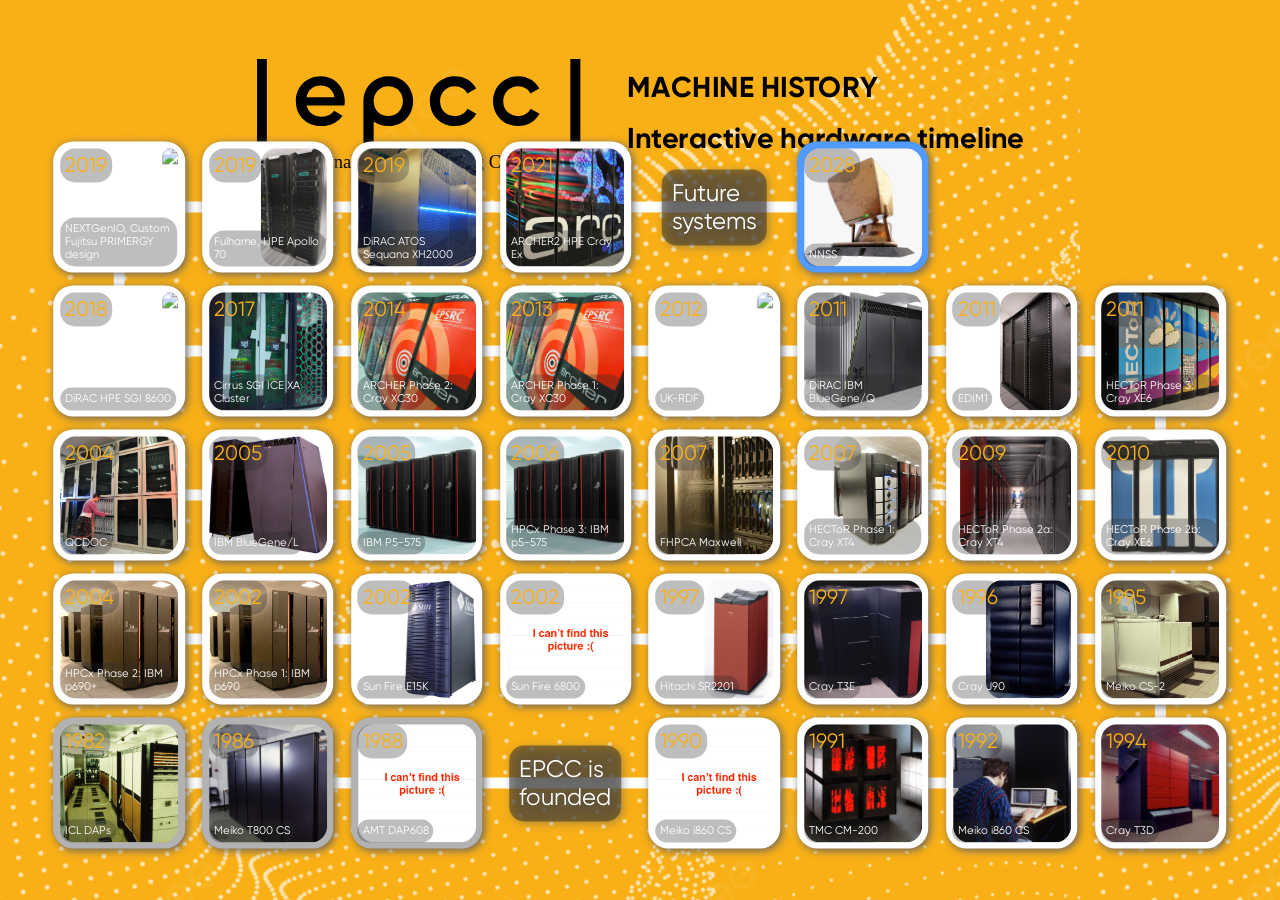
==== index.html @ 3756027b "Added a crude transition cell system Basically i've just stuck two special system divs into systems." ====
<!DOCTYPE html>

<!-- This project was made with the assistance of AI.  I've made an effort to go through an manually comment the AI generated JS. -->

<html>

<head>
  <link href="style.css" rel="stylesheet" type="text/css">
  <link href="fonts.css" rel="stylesheet" type="text/css">
</head>

<body>
  <div class="background">
    <!-- This div contains everything that isn't the system cells and the modal.  So that is the background, and the header -->
    <div class="header"> <!-- This div contains the three elements of the header -->
      <img class="logo" src="logo.svg"></img>
      <div class="title">
        MACHINE HISTORY
      </div>

      <div class="subtitle">
        Interactive hardware timeline
      </div>

    </div>

  </div>

  <div id="modalOverlay" class="modalOverlay">
    <!-- This is a sort of dimming background that will appear between the modal and the rest of the page when the modal is on screen -->
    <div id="modalBox" class="modalBox"></div> <!-- This is the modal itself -->
  </div>

  <div id="pathContainer" class="pathContainer">
    <div id="curve-container" data-include="systems.html"></div>
    <!-- this line pulls in data from the systems.html file -->
  </div>


  <!------- enter script world -------->

  <script> // This script it taken from the internet - basically it loads the system divs in from a seperate HTML document, so that they don't all need to sit in here crowding up the place.  If you could believe it there isn't a function in HTML that just does that.  
    async function loadIncludes() { // This function is an async - this is bcause we need to do some frustrating waiting and syncing so that the two scripts in this page run is sequence.  
      const targets = document.querySelectorAll('[data-include]');
      await Promise.all([...targets].map(async el => {
        const response = await fetch(el.dataset.include);
        if (response.ok) el.innerHTML = await response.text();
        else console.error('Failed to load', el.dataset.include);
      }));
    }
  </script>

  <script>

    // Straight lines between points, with rounded corners where the direction changes
    function roundedPath(pts, radius) {
      if (pts.length < 2) return "";
      let d = `M ${pts[0].x} ${pts[0].y}`;

      for (let i = 1; i < pts.length - 1; i++) {
        const p0 = pts[i - 1], p1 = pts[i], p2 = pts[i + 1];

        const v1x = p1.x - p0.x, v1y = p1.y - p0.y;
        const v2x = p2.x - p1.x, v2y = p2.y - p1.y;
        const len1 = Math.hypot(v1x, v1y);
        const len2 = Math.hypot(v2x, v2y);

        // Straight-through point: no corner to round
        if (Math.abs(v1x * v2y - v1y * v2x) < 1e-6) {
          d += ` L ${p1.x} ${p1.y}`;
          continue;
        }

        // Start rounding a bit before the corner, finish a bit after it
        const r = Math.min(radius, len1 / 2, len2 / 2);
        const ax = p1.x - (v1x / len1) * r, ay = p1.y - (v1y / len1) * r;
        const bx = p1.x + (v2x / len2) * r, by = p1.y + (v2y / len2) * r;

        d += ` L ${ax} ${ay} Q ${p1.x} ${p1.y}, ${bx} ${by}`;
      }

      const last = pts[pts.length - 1];
      d += ` L ${last.x} ${last.y}`;
      return d;
    }

    const FIXED_COLS = null; // This value is used to define the number of columns if that is desired.  When set to null, the script decides how many columns to use itself.  

    function layoutSystems() { // This function works out who the divs should be sized and placed on the screen to form a neat grid, and then moves them into position.  
      const container = document.getElementById("pathContainer"); // brings the div pathContainer into the script.  
      const systems = [...container.querySelectorAll("div.system")]; // brings all of the divs with class "system" into the script.  
      const n = systems.length; // finds the number of divs with class "system"
      if (n === 0) return; // Quits out of the script if that number is zero (really we don't need this because, realistically, that'll never happen.  But hey its good to have error handling i guess). 

      const W = container.clientWidth; // Finds the width of pathContainer
      const H = container.clientHeight; // Finds the height of pathContainer

      // Pick the column count that gives the biggest square cells that still fit
      let cols = FIXED_COLS, cell; // This line declares two variables - cols and cell.  cols is the number of columns, and cell is the side-length of the grid spaces that the system divs will be arranged in (this isn't exactly the same as the final size of the system divs, as they have some spacing, but its equivalent.  Bigger cell means bigger system divs).  
      if (cols) { // if cols is a real number (e.g. FIXED_COL is given a real-number value earlier in the script)...
        cell = Math.min(W / cols, H / Math.ceil(n / cols)); // ... The side-length of the grid spaces is set to either w/cols, or h/(n/cols).  Whichever value is smaller is used.  
      } else { // if col is NOT a real number (e.g. it is left undefined), then we need to work out how many columns we would need in order to fit all the system divs into pathContainer, while making them as big as we can.  
        cell = 0; // Cell is first set to 0...
        for (let c = 1; c <= n; c++) { // ... And then we enter a for-loop running from 1 to n, where c increments up in steps of 1 from an initial value of 1.  
          const size = Math.min(W / c, H / Math.ceil(n / c)); // For each step in the loop we find w/c and h/(n/c), and then set size equal to the lowest of the two.  
          if (size > cell) { cell = size; cols = c; } // If that value of size is larger than the current value of cell, we set cell = size and cols = c.  
        }
      }
      const rows = Math.ceil(n / cols); // Now that we have our number of columns, we can work out how many rows we need by dividing the number of system divs by the number of columns, and rounding up.  
      const xScale = W / (cell * cols); // For certain screen sizes and system numbers (for example, 900x1400 and 36 ssytems), you can end up with a weirdly skinny grid.  This variable calculates the ratio of the width of pathContainer to the width of the grid, which we can then use to stretch the grid horizontally, so that it always fills pathContainer.  
      const yScale = H / (cell * rows); // This is the same thing but height.  I've found this issue crops up less frequently but its good to be thourough.  

      // Centre the whole grid inside the container.  
      const offX = (W - cols * cell * xScale) / 2;
      const offY = (H - rows * cell * yScale) / 2;

      const centres = []; // Defines centres as an empty array.  

      systems.forEach((div, i) => { // This sets up a loop that runs over each item in the systems array (e.g. each div with class system).  The variable "div" is set equal to the div at position i in systems.  
        const row = Math.floor(i / cols); // This line finds the row that the div should fall in.  It does this by dividing the divs position in systems by the number of columns, and then rouding that value down.  So if cols = 5, the divs 0-4 will return a row number of 0, 5-9 will return 1, etc.  
        let col = i % cols; // This line finds the column that the div should fall in.  It does this by dividing the position of the div in systems by the number of columns, and then returning the remainder.  So if cols = 5, div 0 will return a value of 0 (0/5 = 0 with 0 remainder), div 1 will return 1 (1/5 = 0 with 1 remainder), div 5 will return 0 (5/5 = 1 with 0 remainder), etc.  
        if (row % 2 === 1) col = cols - 1 - col;  // This line checks if the row is odd, and inverts the column value if it is (for cols = 5, 0 > 4, 1 > 3, 2 remains 2, 3 > 1, and 4 > 0).  

        const x = offX + (col + 0.5) * (cell * xScale); // These two lines find the central point of where the div should be placed on the screen, based off of the col and row values found earlier.  
        const y = offY + (rows - 1 - row + 0.5) * cell * yScale;  // This line is a little different to the previous one as we want row 0 to be at the bottom.  
        centres.push({ x, y }); // With these X and Y positions found, we store these in the ith position of centres. Once this for-loop ends, centres will be an ordered list of the positions of each div.  

        div.style.left = x + "px"; // We move the div to the right x position value.  
        div.style.top = y + "px"; // We move the div to the right y position value. 
        div.style.width = div.style.height = (cell * 0.8) + "px";  // We set the width of the div, making it 80% the total width of the grid spacing so that there is a small gap between each box.  
      });

      // Remove the old line (this function reruns on resize)
      const oldLine = container.querySelector("svg.timelineLine");
      if (oldLine) oldLine.remove();

      const svgNS = "http://www.w3.org/2000/svg";
      const svg = document.createElementNS(svgNS, "svg");
      svg.setAttribute("class", "timelineLine");
      svg.setAttribute("width", W);
      svg.setAttribute("height", H);

      const path = document.createElementNS(svgNS, "path");
      path.setAttribute("d", roundedPath(centres, cell * 0.25));
      path.setAttribute("stroke-width", Math.max(4, cell * 0.075));
      svg.appendChild(path);
      container.appendChild(svg);


    }

    loadIncludes().then(() => { // This is async mumbojumbo.  I don't know how it works it just does.  
      layoutSystems(); // Runs the function that we just defined.  
      window.addEventListener("resize", layoutSystems); // Runs the function again if the window is resized (which in practise will never actually happen but hey-ho)
    });
  </script>

  <script>

    const overlay = document.getElementById("modalOverlay"); // Brings the div modalOverlay into the script.  
    const modalBox = document.getElementById("modalBox"); // Brings the div modalBox into the script.  

    function attachModalListeners() {
      document.querySelectorAll("div.system").forEach(div => {
        div.addEventListener("click", async () => {
          const infoPath = div.dataset.info;

          modalBox.textContent = "Loading system info... (you should probably never see this... Is the Raspberry Pi doing alright?)";   // shown briefly while the fetch is in flight
          overlay.classList.add("open");

          if (!infoPath) {
            modalBox.textContent = "No location for the system info doc has been given.  Check systems.html!";
            return;
          }

          try {
            const response = await fetch(infoPath);
            if (!response.ok) throw new Error(response.status);
            modalBox.textContent = await response.text();
          } catch (err) {
            modalBox.textContent = "The file at the specificed location is bad, or maybe something else is wrong.  Check your directory!";
            console.error("Failed to load", infoPath, err);
          }
        });
      });
    }

    overlay.addEventListener("click", (e) => { // Listens for the modal overlay being clicked (which is to say, the modal is open and the user clicked off of it).  
      if (e.target === overlay) {
        overlay.classList.remove("open"); // Removes the overlays "open" style.  
      }
    });

    loadIncludes().then(() => { // Async stuff.  Martian nonsense to me.  
      layoutSystems();
      attachModalListeners();
      window.addEventListener("resize", layoutSystems);
    });

  </script>

  <!------- exit script world -------->

</body>

</html>
---- style.css ----
html * {
    font-size: 1em;
}

.pathContainer {
    position: absolute;
    transform: translate(-50%, -50%);
    left: 50%;
    top: 55%;
    width: 93vw;
    height: 80vh;
    border-width: 0px;
    border-style: solid;
    border-color: black;
}

.background {
    position: absolute;
    top: 0;
    left: 0;
    background-image: url("background.png");
    width: 100vw;
    height: 100vh;
}

.header {
    position: absolute;
    transform: translate(-50%, -50%) scale(1.8);
    left: 50%;
    top: 130px;
    display: grid;
    grid-template-columns: auto 1fr;
    /* logo column, then title/subtitle column */
    grid-template-rows: auto auto;
    column-gap: 1rem;
    align-items: center;
    font-family: gilroy;
    font-weight: bold;
}

.logo {
    grid-row: 1 / span 2;
    /* logo spans both rows */
    grid-column: 1;
    width: 180px;
    /* adjust to taste */
    height: auto;
    margin-right: 10px;
}

.title {
    grid-column: 2;
    grid-row: 1;
    transform: translate(0, -20%);
}

.subtitle {
    grid-column: 2;
    grid-row: 2;
    transform: translate(0, -080%);
}

.system {
    position: absolute;
    width: 200px;
    height: 200px;
    transform: translate(-50%, -50%);
    background-size: contain;
    background-repeat: no-repeat;
    background-position: center;
    background-color: white;
    padding: 8px;
    border-radius: 20px;
    filter: drop-shadow(2px 2px 4px rgb(100, 97, 97))
}

.preEPCC {
    background-color: rgb(178, 178, 178);
}

.future {
    background-color: rgb(81, 154, 255)
}
.transition {
    background-color: rgba(41, 41, 41, 0);
}

.systemYear {
    position: absolute;
    font-size: 1.3em;
    color: #F9B016;
    font-family: gilroy;
    top: 5%;
    left: 5%;
    background-color: rgba(41, 41, 41, 0.3);
    padding: 5px;
    border-radius: 15px;
}

.systemName {
    position: absolute;
    font-family: gilroy;
    font-size: 0.7em;
    transform: translate(0, -100%);
    top: 95%;
    left: 5%;
    max-width: 82%;
    color: white;
    background-color: rgba(41, 41, 41, 0.3);
    padding: 5px;
    border-radius: 15px;
}

.systemStat {
    font-family: gilroy;
    font-style: italic;
    font-size: 0.7em;
    display: none; /* The system divs all have this stat attached to them, but im not sure if we actually want to use it, so adding line stops that line from being placed on the page */

}
.transCap {
    position: absolute;
    font-size: 1.5em;
    font-family: gilroy;
    color: white;
    transform: translate(-50%, -50%);
    top: 50%;
    left: 50%;
    background-color: rgba(41, 41, 41, 0.5);
    padding: 10px;
    border-radius: 15px;
}

.timelineLine {
    pointer-events: none;
    stroke: white;
    stroke-linejoin: round;
    stroke-linecap: round;
    fill-opacity: 0;
    z-index: -1;
}

.systemImage {
    position: absolute;
    height:90%;
    min-width: 0;
    max-width: 90%;
    transform: translate(-100%, -100%);
    top: 95%;
    left: 95%;
    border-radius: 16px;
    z-index: -1;
    object-fit: cover;
    object-position: left;

}

.modalOverlay {
    display: none;
    position: fixed;
    top: 0;
    left: 0;
    width: 100vw;
    height: 100vh;
    background: rgba(0, 0, 0, 0.5);
    align-items: center;
    justify-content: center;
    z-index: 100;
}

.modalOverlay.open {
    display: flex;
}

.modalBox {
    background: white;
    padding: 2rem;
    width: 75vw;
    height: 75vw;
    overflow: auto;
    border-radius: 8px;
    white-space: pre-line;
}
---- fonts.css ----
@font-face {
  font-family: "gilroy";
  src: url("epccfont/regular.otf") format("opentype");
  font-weight: normal;
  font-style: normal;
}
@font-face {
  font-family: "gilroy";
  src: url("epccfont/regular-italic.otf") format("opentype");
  font-weight: normal;
  font-style: italic;
}
@font-face {
  font-family: "gilroy";
  src: url("epccfont/bold.otf") format("opentype");
  font-weight: bold;
  font-style: normal;
}
@font-face {
  font-family: "gilroy";
  src: url("epccfont/bold-italic.otf") format("opentype");
  font-weight: bold;
  font-style: italic;
}
@font-face {
  font-family: "gilroy";
  src: url("epccfont/light.otf") format("opentype");
  font-weight: 300;
  font-style: normal;
}
@font-face {
  font-family: "gilroy";
  src: url("epccfont/light-italic.otf") format("opentype");
  font-weight: 300;
  font-style: italic;
}
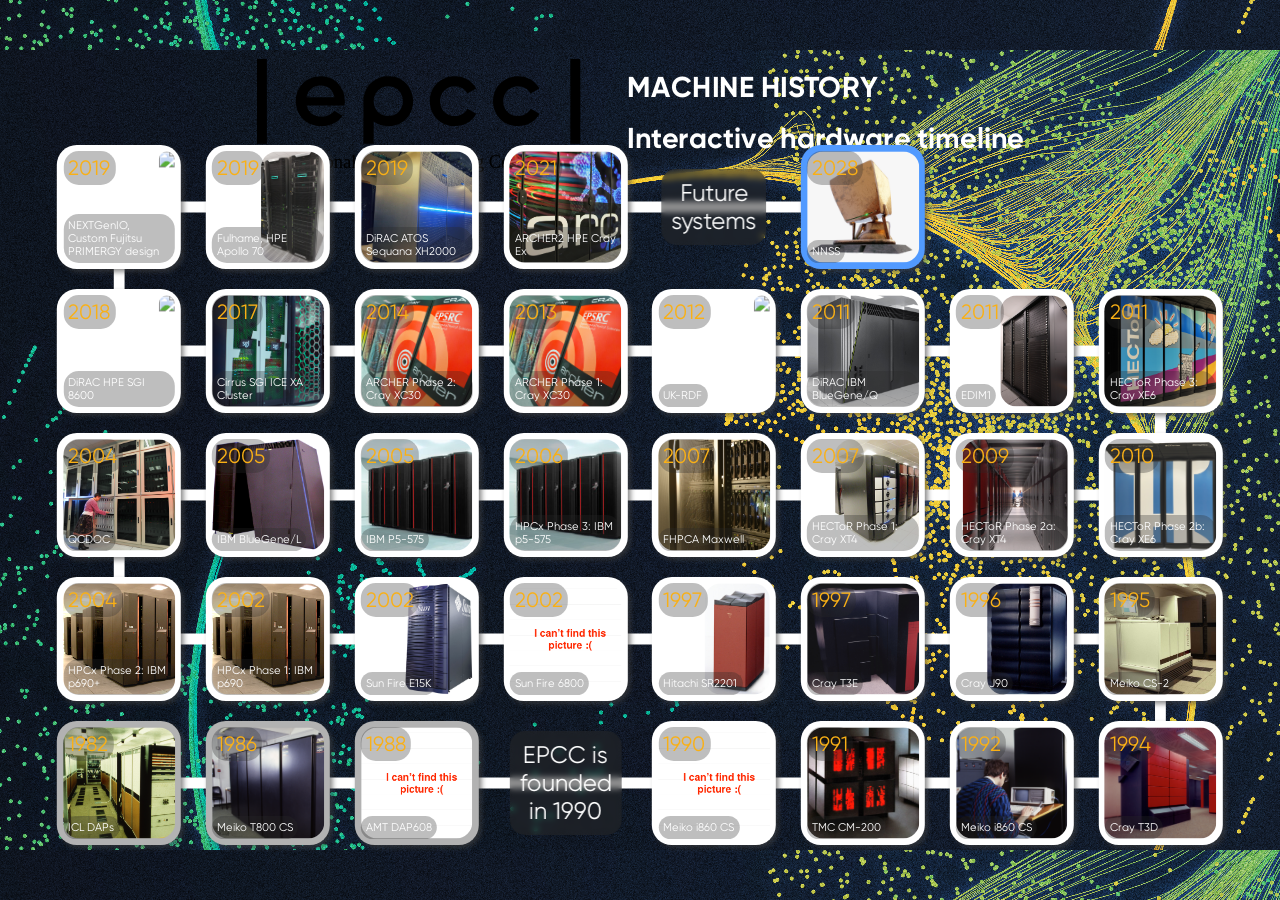
==== commit 0436a3bc: "Changed background This is an official EPCC image that i found in our Sharepoint.  I don't really ca" ====
--- a/index.html
+++ b/index.html
@@ -127,7 +127,7 @@
 
         div.style.left = x + "px"; // We move the div to the right x position value.  
         div.style.top = y + "px"; // We move the div to the right y position value. 
-        div.style.width = div.style.height = (cell * 0.8) + "px";  // We set the width of the div, making it 80% the total width of the grid spacing so that there is a small gap between each box.  
+        div.style.width = div.style.height = (cell * 0.75) + "px";  // We set the width of the div, making it 80% the total width of the grid spacing so that there is a small gap between each box.  
       });
 
       // Remove the old line (this function reruns on resize)
--- a/style.css
+++ b/style.css
@@ -18,9 +18,10 @@
     position: absolute;
     top: 0;
     left: 0;
-    background-image: url("background.png");
     width: 100vw;
     height: 100vh;
+    background-image: url("altbackground.png");
+    background-position: right;
 }
 
 .header {
@@ -46,18 +47,21 @@
     /* adjust to taste */
     height: auto;
     margin-right: 10px;
+    
 }
 
 .title {
     grid-column: 2;
     grid-row: 1;
     transform: translate(0, -20%);
+    color: white;
 }
 
 .subtitle {
     grid-column: 2;
     grid-row: 2;
     transform: translate(0, -080%);
+    color: white;
 }
 
 .system {
@@ -71,7 +75,7 @@
     background-color: white;
     padding: 8px;
     border-radius: 20px;
-    filter: drop-shadow(2px 2px 4px rgb(100, 97, 97))
+    box-shadow: 3px 3px 5px rgb(65, 65, 65, 0.6);
 }
 
 .preEPCC {
@@ -83,6 +87,7 @@
 }
 .transition {
     background-color: rgba(41, 41, 41, 0);
+    box-shadow: 0 0 0
 }
 
 .systemYear {
@@ -123,10 +128,12 @@
     font-size: 1.5em;
     font-family: gilroy;
     color: white;
+    text-align: center;
     transform: translate(-50%, -50%);
     top: 50%;
     left: 50%;
     background-color: rgba(41, 41, 41, 0.5);
+    backdrop-filter: blur(3px);
     padding: 10px;
     border-radius: 15px;
 }
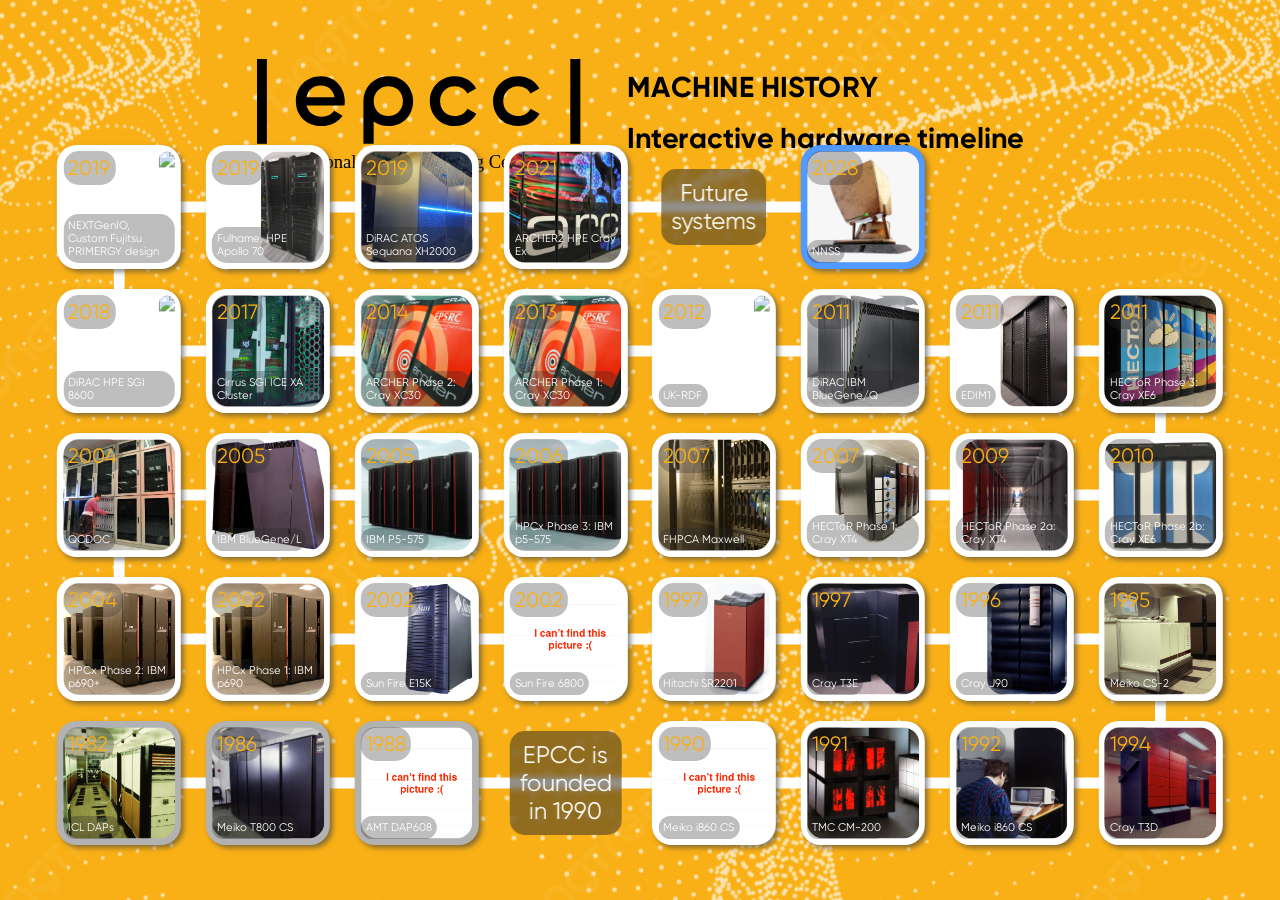
==== commit 434a7bc6: "Started on modal content I've set up the modal so that it contains two divs - modalText, which conta" ====
--- a/index.html
+++ b/index.html
@@ -28,7 +28,10 @@
 
   <div id="modalOverlay" class="modalOverlay">
     <!-- This is a sort of dimming background that will appear between the modal and the rest of the page when the modal is on screen -->
-    <div id="modalBox" class="modalBox"></div> <!-- This is the modal itself -->
+    <div id="modalBox" class="modalBox">
+      <div id="modalText" class="modalText"></div>
+      <img id="modalImage" class="modalImage"></img>
+    </div> <!-- This is the modal itself -->
   </div>
 
   <div id="pathContainer" class="pathContainer">
@@ -159,28 +162,49 @@
 
     const overlay = document.getElementById("modalOverlay"); // Brings the div modalOverlay into the script.  
     const modalBox = document.getElementById("modalBox"); // Brings the div modalBox into the script.  
+    const modalText = document.getElementById("modalText");
+    const modalImage = document.getElementById("modalImage");
 
     function attachModalListeners() {
-      document.querySelectorAll("div.system").forEach(div => {
+      document.querySelectorAll("div.system:not(.transition)").forEach(div => {
         div.addEventListener("click", async () => {
           const infoPath = div.dataset.info;
-
-          modalBox.textContent = "Loading system info... (you should probably never see this... Is the Raspberry Pi doing alright?)";   // shown briefly while the fetch is in flight
+          const imagePath = div.querySelector("img.systemImage").src;
+
+          modalText.textContent = "Loading system info... (you should probably never see this... Is the Raspberry Pi doing alright?)";   // shown briefly while the fetch is in flight
           overlay.classList.add("open");
 
           if (!infoPath) {
-            modalBox.textContent = "No location for the system info doc has been given.  Check systems.html!";
+            modalText.textContent = "No location for the system info doc has been given.  Check systems.html!";
+            return;
+          }
+
+          if (!imagePath) {
+            modalText.textContent = "This system doesn't have an image attached to it.  Check systems.html!";
             return;
           }
 
           try {
             const response = await fetch(infoPath);
             if (!response.ok) throw new Error(response.status);
-            modalBox.textContent = await response.text();
+            modalText.textContent = await response.text();
           } catch (err) {
-            modalBox.textContent = "The file at the specificed location is bad, or maybe something else is wrong.  Check your directory!";
+            modalText.textContent = "The file at the specificed location is bad, or maybe something else is wrong.  Check your directory!";
             console.error("Failed to load", infoPath, err);
           }
+
+          modalImage.classList.remove("imgWide", "imgTall");   // clear the previous image's shape
+          modalText.classList.remove("textSkinny");
+          modalImage.onload = () => {
+            if (modalImage.naturalWidth > modalImage.naturalHeight) {
+              modalImage.classList.add("imgWide");
+            } else {
+              modalImage.classList.add("imgTall");
+              modalText.classList.add("textSkinny");
+            }
+          };
+          modalImage.src = imagePath;                    // set onload before src
+
         });
       });
     }
--- a/style.css
+++ b/style.css
@@ -20,7 +20,7 @@
     left: 0;
     width: 100vw;
     height: 100vh;
-    background-image: url("altbackground.png");
+    background-image: url("background.png");
     background-position: right;
 }
 
@@ -54,14 +54,12 @@
     grid-column: 2;
     grid-row: 1;
     transform: translate(0, -20%);
-    color: white;
 }
 
 .subtitle {
     grid-column: 2;
     grid-row: 2;
     transform: translate(0, -080%);
-    color: white;
 }
 
 .system {
@@ -180,6 +178,9 @@
 }
 
 .modalBox {
+    position: fixed;
+    font-family: gilroy;
+    font-size: 1.5em;
     background: white;
     padding: 2rem;
     width: 75vw;
@@ -187,4 +188,30 @@
     overflow: auto;
     border-radius: 8px;
     white-space: pre-line;
+}
+
+.modalTest {
+    position: absolute;
+
+}
+
+.textSkinny {
+    width: 55%;
+}
+
+.modalImage {
+  position: absolute;
+  top: 95%;
+  left: 95%;
+  transform: translate(-100%, -100%);
+  border-radius: 15px;
+  z-index: -1;
+}
+
+.imgWide {
+  width: 90%;
+}
+
+.imgTall {
+  height: 90%;
 }
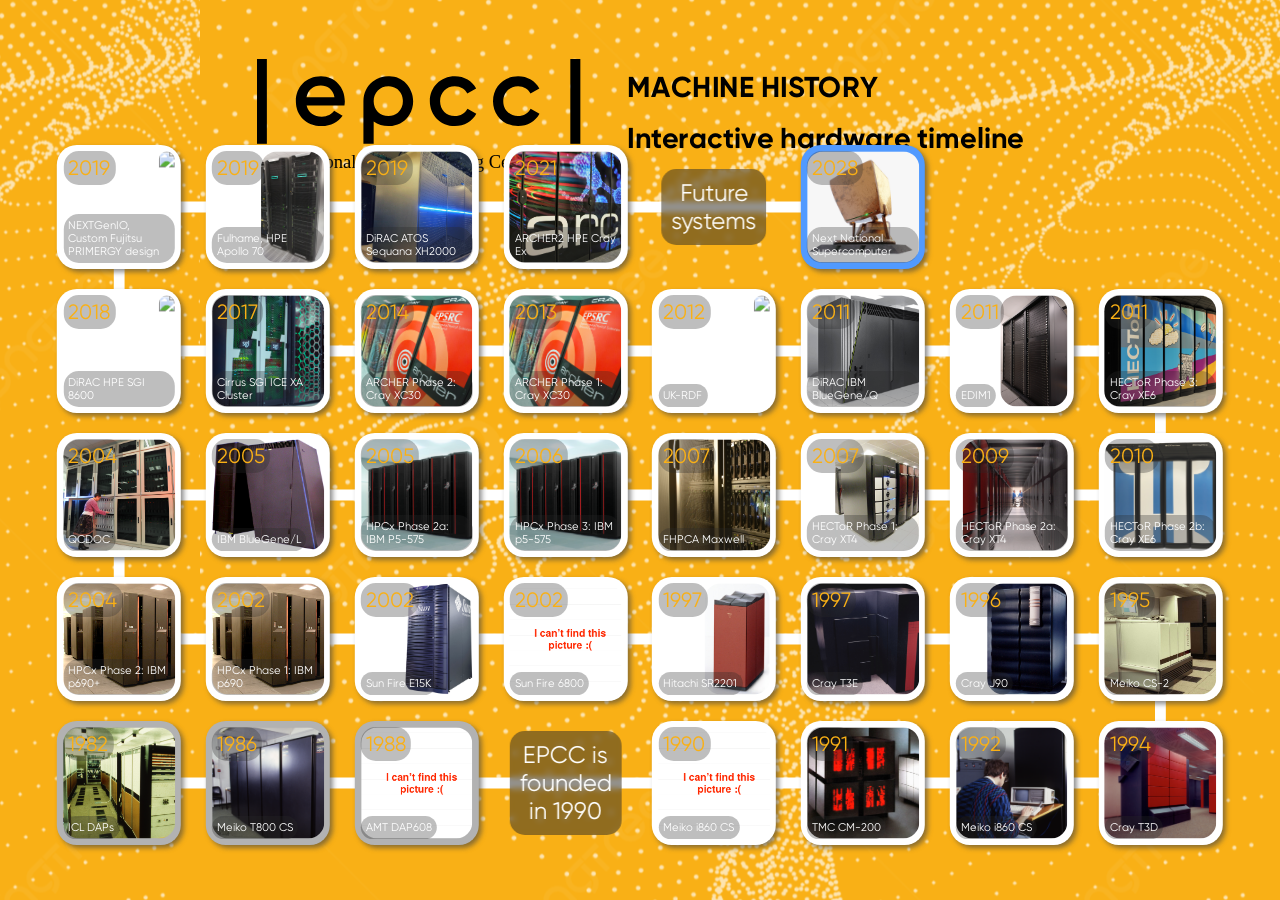
==== commit aa063aff: "Initial version complete The display is now feature-complete at a basic level.  Systems are position" ====
--- a/index.html
+++ b/index.html
@@ -29,6 +29,8 @@
   <div id="modalOverlay" class="modalOverlay">
     <!-- This is a sort of dimming background that will appear between the modal and the rest of the page when the modal is on screen -->
     <div id="modalBox" class="modalBox">
+      <div id="modalYear" class="modalYear"></div>
+      <div id="modalName" class="modalTitle"></div>
       <div id="modalText" class="modalText"></div>
       <img id="modalImage" class="modalImage"></img>
     </div> <!-- This is the modal itself -->
@@ -162,6 +164,8 @@
 
     const overlay = document.getElementById("modalOverlay"); // Brings the div modalOverlay into the script.  
     const modalBox = document.getElementById("modalBox"); // Brings the div modalBox into the script.  
+    const modalName = document.getElementById("modalName");
+    const modalYear = document.getElementById("modalYear");
     const modalText = document.getElementById("modalText");
     const modalImage = document.getElementById("modalImage");
 
@@ -170,7 +174,10 @@
         div.addEventListener("click", async () => {
           const infoPath = div.dataset.info;
           const imagePath = div.querySelector("img.systemImage").src;
-
+          
+
+          modalName.textContent = div.querySelector(".systemName").textContent;
+          modalYear.textContent = div.querySelector(".systemYear").textContent;
           modalText.textContent = "Loading system info... (you should probably never see this... Is the Raspberry Pi doing alright?)";   // shown briefly while the fetch is in flight
           overlay.classList.add("open");
 
@@ -189,17 +196,15 @@
             if (!response.ok) throw new Error(response.status);
             modalText.textContent = await response.text();
           } catch (err) {
-            modalText.textContent = "The file at the specificed location is bad, or maybe something else is wrong.  Check your directory!";
+            modalText.textContent = "The file at the specificed location is bad, or doesn't exist.  Check your directory!";
             console.error("Failed to load", infoPath, err);
           }
 
-          modalImage.classList.remove("imgWide", "imgTall");   // clear the previous image's shape
+          modalImage.classList.remove("imgSkinny");   // clear the previous image's shape
           modalText.classList.remove("textSkinny");
           modalImage.onload = () => {
-            if (modalImage.naturalWidth > modalImage.naturalHeight) {
-              modalImage.classList.add("imgWide");
-            } else {
-              modalImage.classList.add("imgTall");
+            if ((modalImage.naturalWidth * 1.1) < modalImage.naturalHeight) { // Some of the images uses are so tall and skinny that displaying them in the usual way (with their height capped at 50% the modal height) makes them very tiny on the page.  So in these cases we flip the dimension constrants, capping the width at 50% and the height at 90%, move the image to the right of the modal, and move the text to the left. Basically its what we do for the cells on the main page.   
+              modalImage.classList.add("imgSkinny");
               modalText.classList.add("textSkinny");
             }
           };
--- a/style.css
+++ b/style.css
@@ -180,38 +180,50 @@
 .modalBox {
     position: fixed;
     font-family: gilroy;
-    font-size: 1.5em;
     background: white;
     padding: 2rem;
     width: 75vw;
     height: 75vw;
     overflow: auto;
     border-radius: 8px;
+}
+
+.modalTitle {
+    font-size: 2em;
+    margin-block: 0.4em;
+}
+
+.modalYear {
+    font-size: 3.5em;
+    color: #F9B016;
+    font-weight: bold;
+}
+
+.modalText {
+    position: absolute;
+    font-size: 1.5em;
     white-space: pre-line;
 }
 
-.modalTest {
-    position: absolute;
-
-}
-
 .textSkinny {
-    width: 55%;
+    width: 50%;
 }
 
 .modalImage {
   position: absolute;
+  border-radius: 15px;
+  z-index: -1;
+  max-height: 50%;
+  max-width: 90%;
+  top: 95%;
+  left: 50%;
+  transform: translate(-50%, -100%);
+}
+
+.imgSkinny {
+  max-height: 90%;
+  max-width: 45%;
   top: 95%;
   left: 95%;
   transform: translate(-100%, -100%);
-  border-radius: 15px;
-  z-index: -1;
-}
-
-.imgWide {
-  width: 90%;
-}
-
-.imgTall {
-  height: 90%;
 }
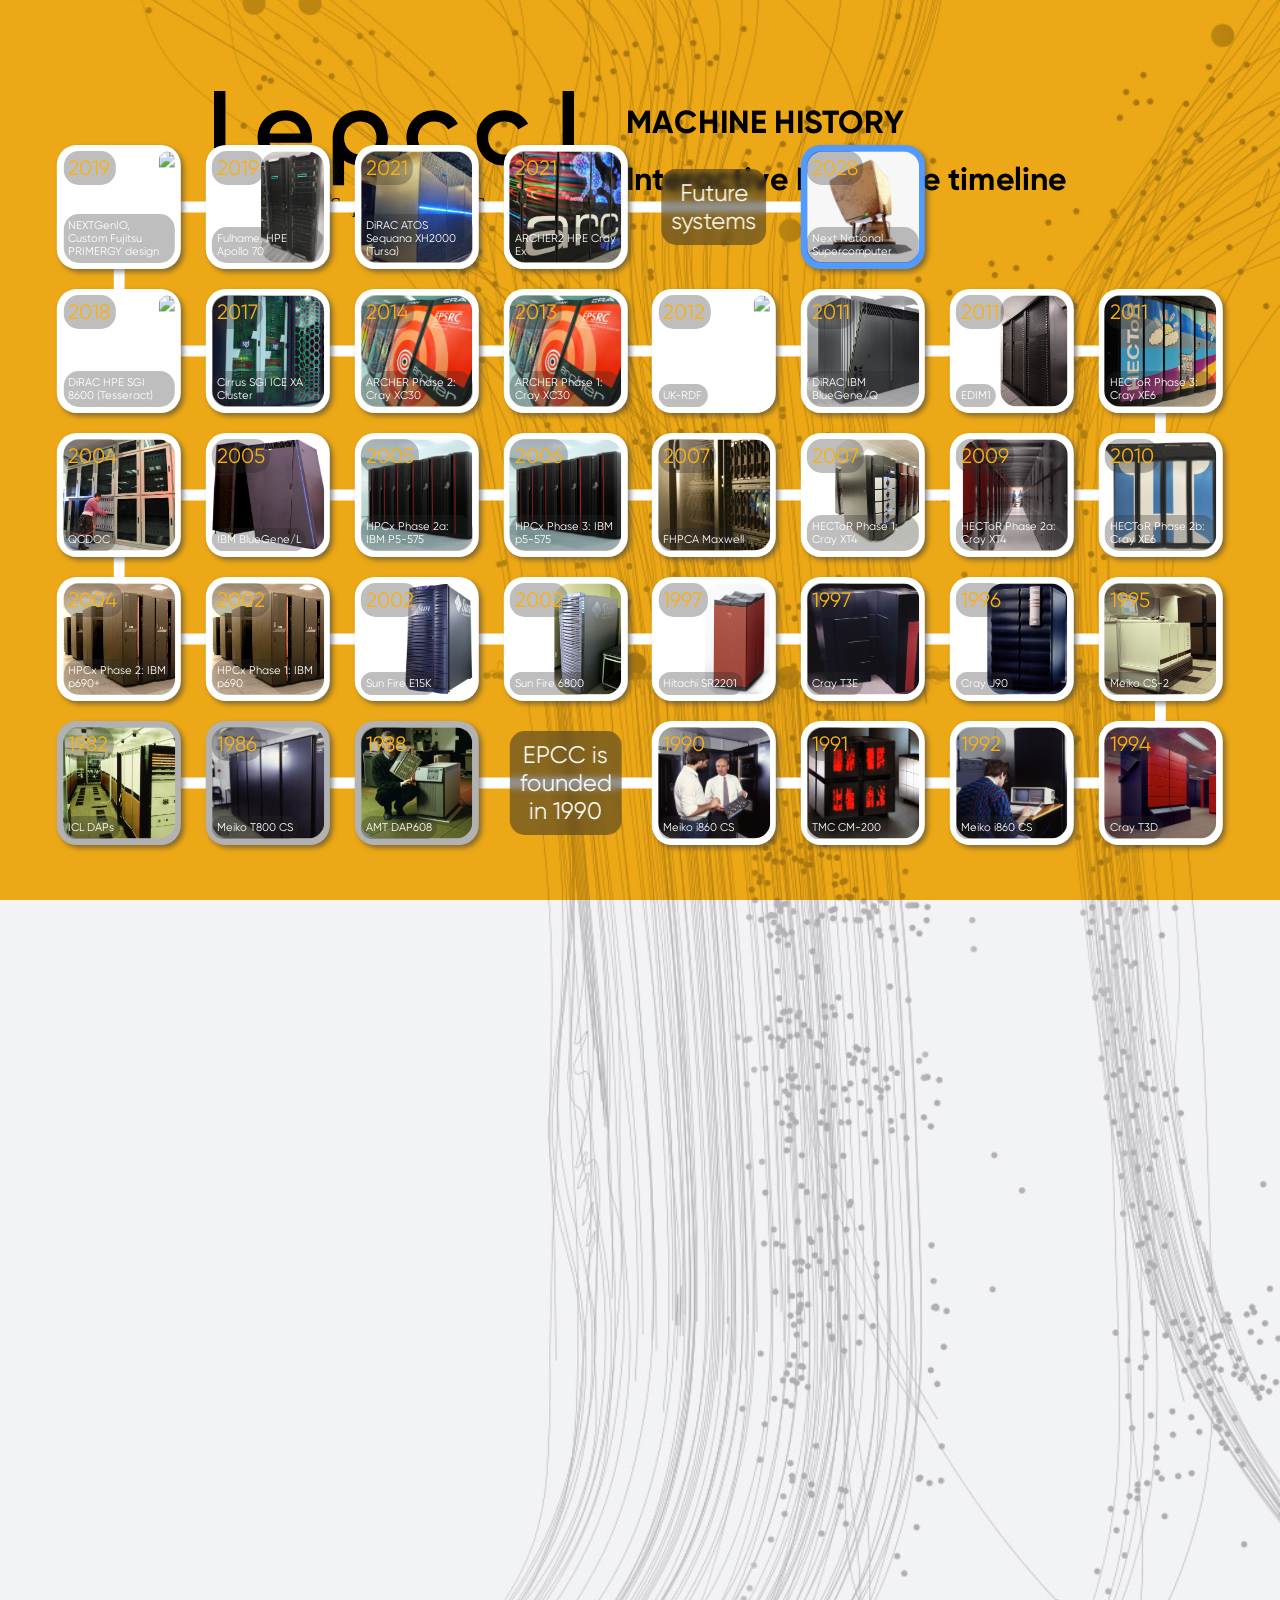
==== commit 5516267b: "Found the actual backgrounds artwork I found a directory in the website archive that contains a gray" ====
--- a/index.html
+++ b/index.html
@@ -1,6 +1,6 @@
 <!DOCTYPE html>
 
-<!-- This project was made with the assistance of AI.  I've made an effort to go through an manually comment the AI generated JS. -->
+<!-- This project was made with the assistance of AI.  I've made an effort to go through an manually comment the AI generated JS but some elements are missing. -->
 
 <html>
 
@@ -11,7 +11,7 @@
 
 <body>
   <div class="background">
-    <!-- This div contains everything that isn't the system cells and the modal.  So that is the background, and the header -->
+    <img class="backdrop_art" src="backgroundset/epcc_header_11.jpg"></img>
     <div class="header"> <!-- This div contains the three elements of the header -->
       <img class="logo" src="logo.svg"></img>
       <div class="title">
--- a/style.css
+++ b/style.css
@@ -1,5 +1,13 @@
 html * {
     font-size: 1em;
+}
+
+body {
+   height: 100%;
+   width: 100%;
+   overflow: hidden;
+   user-select: none;
+   -webkit-user-select: none;  /* Safari, including iOS */
 }
 
 .pathContainer {
@@ -20,15 +28,26 @@
     left: 0;
     width: 100vw;
     height: 100vh;
-    background-image: url("background.png");
-    background-position: right;
+    background-color: #F9B016;
+}
+
+.backdrop_art {
+    position: absolute;
+    transform: translate(-50%, -50%) rotate(90deg);
+    top: 50vh;
+    left: 50vw;
+    height:100vw;
+}
+
+.background img {
+    mix-blend-mode: multiply;
 }
 
 .header {
     position: absolute;
-    transform: translate(-50%, -50%) scale(1.8);
+    transform: translate(-50%, -50%) scale(2);
     left: 50%;
-    top: 130px;
+    top: 170px;
     display: grid;
     grid-template-columns: auto 1fr;
     /* logo column, then title/subtitle column */
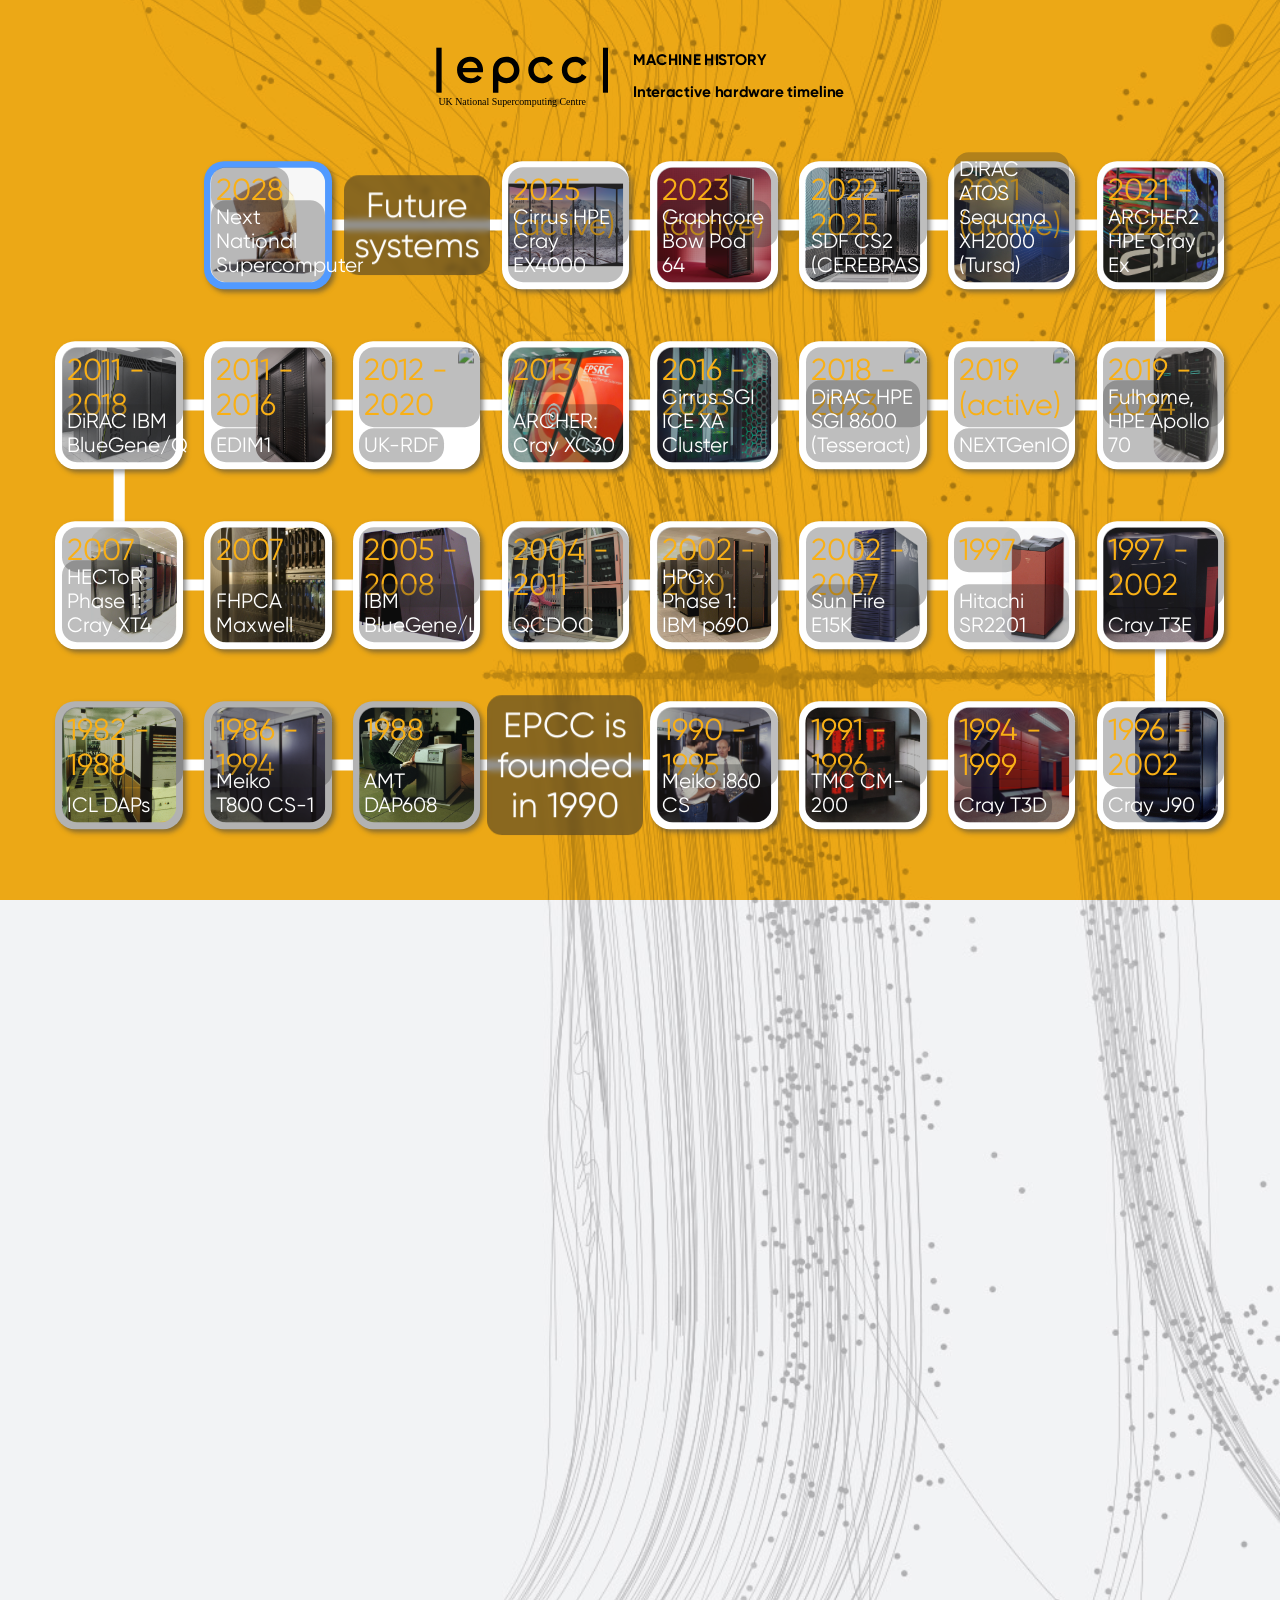
==== commit b8736b13: "System info added (taken from outreach timeline) Some of the outreach timelines system info sucks eg" ====
--- a/index.html
+++ b/index.html
@@ -12,16 +12,17 @@
 <body>
   <div class="background">
     <img class="backdrop_art" src="backgroundset/epcc_header_11.jpg"></img>
-    <div class="header"> <!-- This div contains the three elements of the header -->
-      <img class="logo" src="logo.svg"></img>
-      <div class="title">
-        MACHINE HISTORY
+    <div class="headerContainer">
+      <div class="header"> <!-- This div contains the three elements of the header -->
+        <img class="logo" src="logo.svg"></img>
+        <div class="title">
+          MACHINE HISTORY
+        </div>
+
+       <div class="subtitle">
+          Interactive hardware timeline
+        </div>
       </div>
-
-      <div class="subtitle">
-        Interactive hardware timeline
-      </div>
-
     </div>
 
   </div>
@@ -43,6 +44,19 @@
 
 
   <!------- enter script world -------->
+  <script>
+    function fitHeader() {
+      const box = document.querySelector(".headerContainer");
+      const header = document.querySelector(".header");
+      const scaleCap = 0.7;
+      header.style.transform = "none";                          // measure unscaled
+      const s = box.clientHeight * 0.7 / header.offsetHeight;
+      header.style.transform = `scale(${s})`;
+      header.style.transformOrigin = "top center";
+    }
+    fitHeader();
+    window.addEventListener("resize", fitHeader);
+  </script>
 
   <script> // This script it taken from the internet - basically it loads the system divs in from a seperate HTML document, so that they don't all need to sit in here crowding up the place.  If you could believe it there isn't a function in HTML that just does that.  
     async function loadIncludes() { // This function is an async - this is bcause we need to do some frustrating waiting and syncing so that the two scripts in this page run is sequence.  
--- a/style.css
+++ b/style.css
@@ -43,19 +43,31 @@
     mix-blend-mode: multiply;
 }
 
+.headerContainer {
+    position: absolute;
+    transform: translate(-50%, -50%);
+    top: 10vh;
+    left: 50%;
+    height: 12vh;
+    border-width: 0px;
+    border-style: solid;
+    border-color: black; 
+}
+
 .header {
-    position: absolute;
-    transform: translate(-50%, -50%) scale(2);
-    left: 50%;
-    top: 170px;
+    position: relative;
     display: grid;
+    transform: translate(-50%, 0);
     grid-template-columns: auto 1fr;
-    /* logo column, then title/subtitle column */
     grid-template-rows: auto auto;
     column-gap: 1rem;
+    row-gap: 1rem;
     align-items: center;
     font-family: gilroy;
     font-weight: bold;
+    border-width: 0px;
+    border-style: solid;
+    border-color: black; 
 }
 
 .logo {
@@ -66,19 +78,21 @@
     /* adjust to taste */
     height: auto;
     margin-right: 10px;
+    transform: translate(0, 15%);
     
 }
 
 .title {
     grid-column: 2;
     grid-row: 1;
-    transform: translate(0, -20%);
+    transform: translate(0, 50%);
+
 }
 
 .subtitle {
     grid-column: 2;
     grid-row: 2;
-    transform: translate(0, -080%);
+    transform: translate(0, -28%);
 }
 
 .system {
@@ -109,7 +123,7 @@
 
 .systemYear {
     position: absolute;
-    font-size: 1.3em;
+    font-size: 1.9em;
     color: #F9B016;
     font-family: gilroy;
     top: 5%;
@@ -122,7 +136,7 @@
 .systemName {
     position: absolute;
     font-family: gilroy;
-    font-size: 0.7em;
+    font-size: 1.3em;
     transform: translate(0, -100%);
     top: 95%;
     left: 5%;
@@ -133,16 +147,9 @@
     border-radius: 15px;
 }
 
-.systemStat {
-    font-family: gilroy;
-    font-style: italic;
-    font-size: 0.7em;
-    display: none; /* The system divs all have this stat attached to them, but im not sure if we actually want to use it, so adding line stops that line from being placed on the page */
-
-}
 .transCap {
     position: absolute;
-    font-size: 1.5em;
+    font-size: 2.2em;
     font-family: gilroy;
     color: white;
     text-align: center;
@@ -208,19 +215,19 @@
 }
 
 .modalTitle {
-    font-size: 2em;
+    font-size: 2.5em;
     margin-block: 0.4em;
 }
 
 .modalYear {
-    font-size: 3.5em;
+    font-size: 4.3em;
     color: #F9B016;
     font-weight: bold;
 }
 
 .modalText {
     position: absolute;
-    font-size: 1.5em;
+    font-size: 2em;
     white-space: pre-line;
 }
 
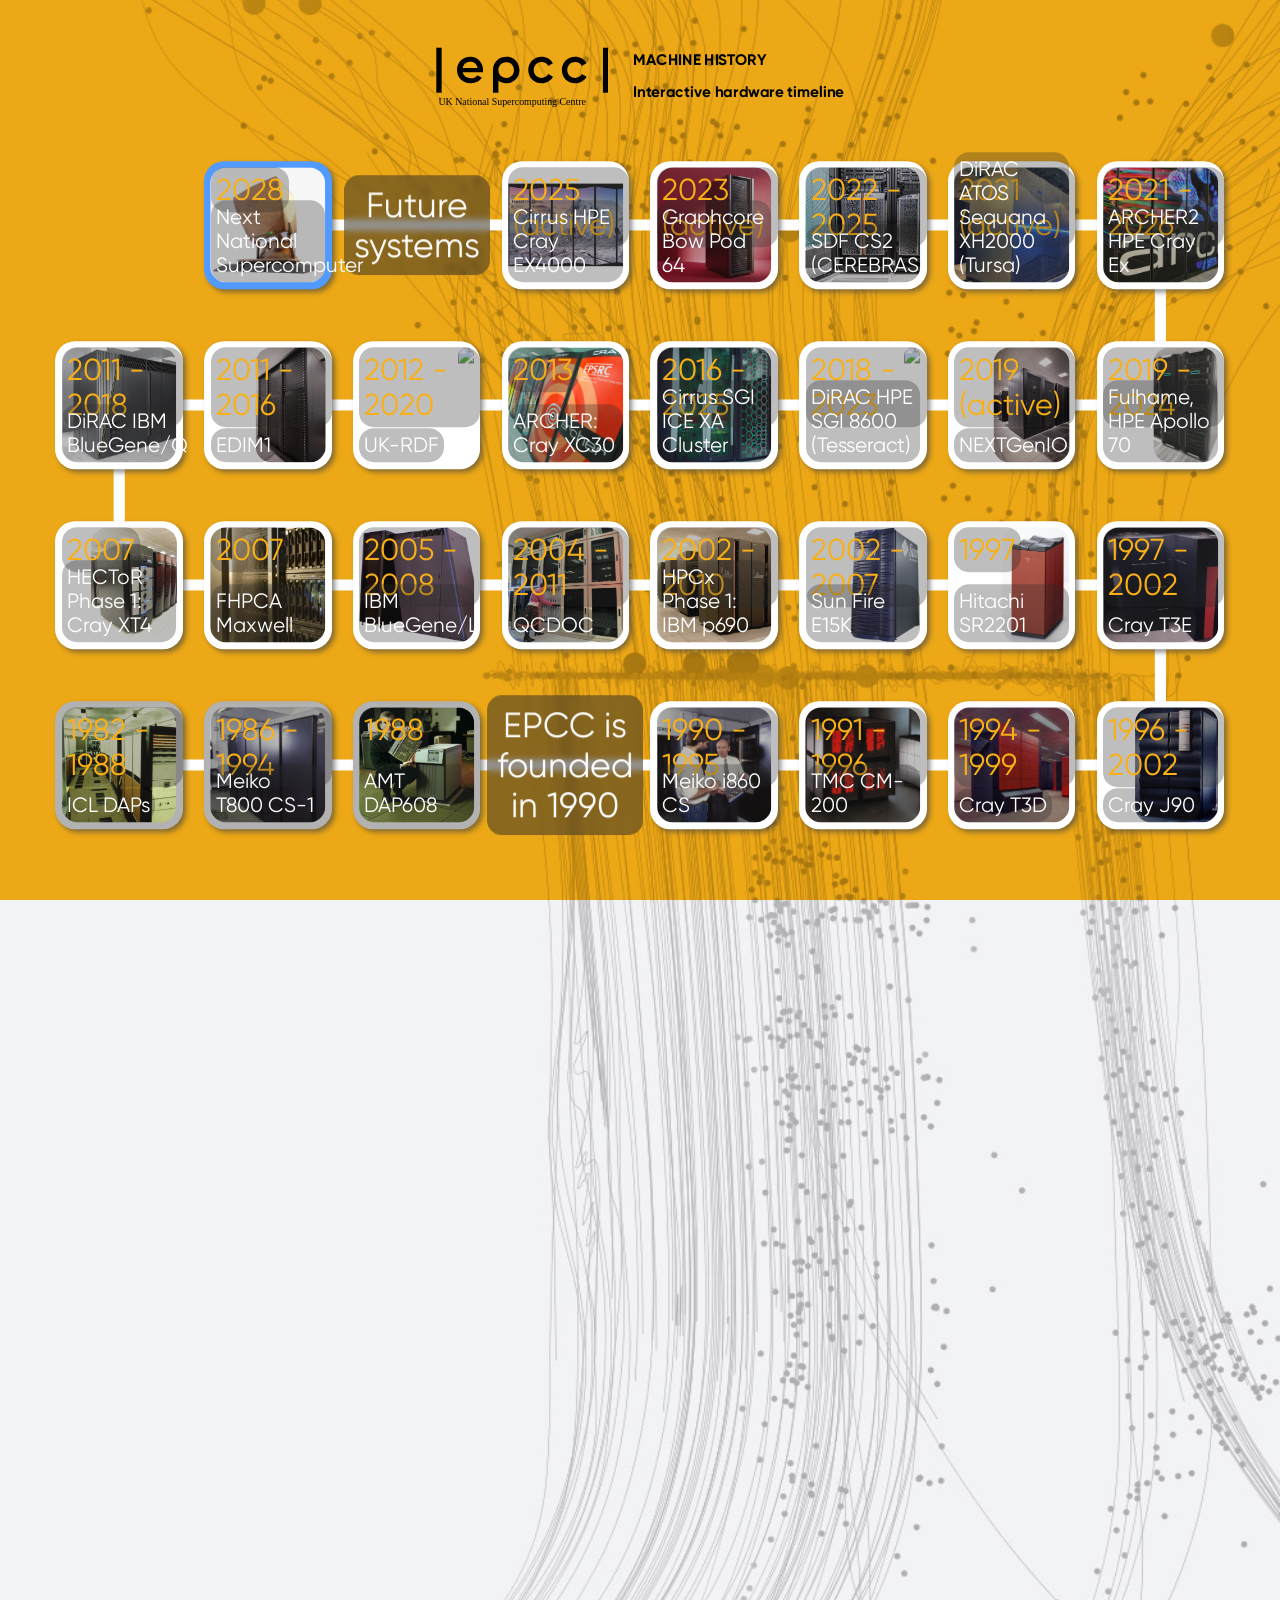
==== commit e307841b: "Added slightly more intelligent image scaling Wide images will now shrimk to make room for longer sy" ====
--- a/index.html
+++ b/index.html
@@ -216,11 +216,21 @@
 
           modalImage.classList.remove("imgSkinny");   // clear the previous image's shape
           modalText.classList.remove("textSkinny");
+          modalImage.classList.remove("imgWide");
+          modalImage.style.height = "";
           modalImage.onload = () => {
-            if ((modalImage.naturalWidth * 1.1) < modalImage.naturalHeight) { // Some of the images uses are so tall and skinny that displaying them in the usual way (with their height capped at 50% the modal height) makes them very tiny on the page.  So in these cases we flip the dimension constrants, capping the width at 50% and the height at 90%, move the image to the right of the modal, and move the text to the left. Basically its what we do for the cells on the main page.   
+            if ((modalImage.naturalWidth * 1.1) < modalImage.naturalHeight) { // Some of the images uses are so tall and skinny that displaying them in the usual way (with their height capped at 50% the modal height) makes them very tiny on the page.  So in these cases we flip the dimension constrants, clamping the width at 50% and capping the height at 90%, move the image to the right of the modal, and move the text to the left. Basically its what we do for the cells on the main page.   
               modalImage.classList.add("imgSkinny");
-              modalText.classList.add("textSkinny");
+              modalText.classList.add("textSkinny"); // This method does have a hole in it - exceptionally skinny images can in theory become squashed vertically.  But i think this will be a rare occurance as the image would need to be more than twice as tall than it is wide.  In that case it would take up less than half of the tile and would look crap anyway.  
+            } else if ((modalText.offsetHeight) > (0.3 * modalBox.clientHeight)) { // This is a really disgustingly rough fix for system descriptions overlapping iamges.  basically it detects if the textbox drops below roughtly 50% of the modals height, and then shrinks the image roughly accordingly.  Its bad.  
+              newImgHeight = modalBox.clientHeight - modalText.offsetHeight - (modalBox.clientHeight * 0.25);
+              modalImage.style.height = newImgHeight + "px";
             }
+
+            if ((modalImage.naturalWidth) > (1.8 * modalImage.naturalHeight)) { // Some images (cabinet artwork for example) are so wide that, by clamping their height at 50% the modal, their width exceeds the 90% maximum and they become squashed.  We can avoid this by detecting these cases, clamping their width to 90%, and setting allowing them to use the natural height.  
+              modalImage.classList.add("imgWide");
+            }
+
           };
           modalImage.src = imagePath;                    // set onload before src
 
--- a/style.css
+++ b/style.css
@@ -227,29 +227,43 @@
 
 .modalText {
     position: absolute;
+    width: 90%;
     font-size: 2em;
-    white-space: pre-line;
+    white-space: pre-wrap;
+    border-width: 0px;
+    border-style: solid;
+    border-color: black; 
 }
 
 .textSkinny {
-    width: 50%;
+    width: 43%;
 }
 
 .modalImage {
   position: absolute;
   border-radius: 15px;
   z-index: -1;
-  max-height: 50%;
+  height: 50%;
+  width: auto;
   max-width: 90%;
   top: 95%;
   left: 50%;
   transform: translate(-50%, -100%);
+  border-width: 0px;
+  border-style: solid;
+  border-color: black; 
 }
 
 .imgSkinny {
   max-height: 90%;
-  max-width: 45%;
+  height: auto;
+  width: 45%;
   top: 95%;
   left: 95%;
   transform: translate(-100%, -100%);
+}
+
+.imgWide { 
+    height: auto;
+    width: 90%
 }
